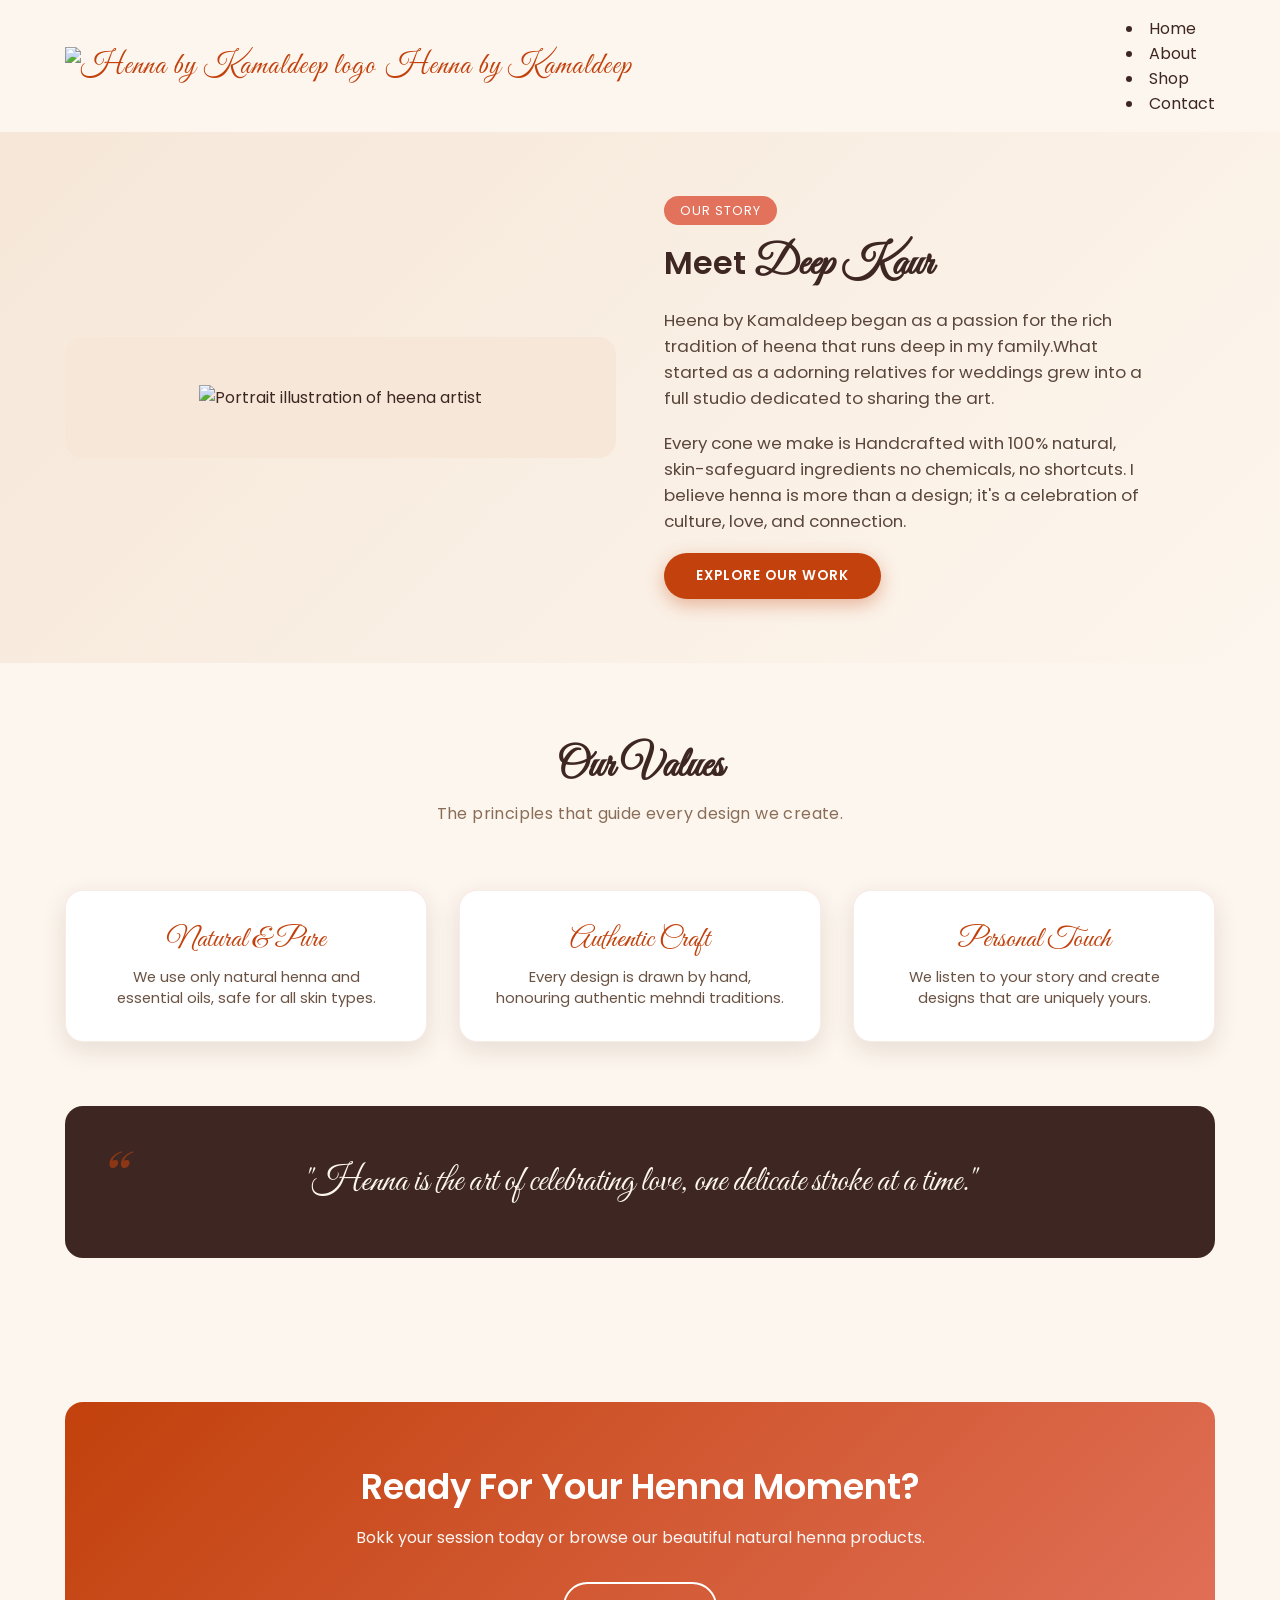
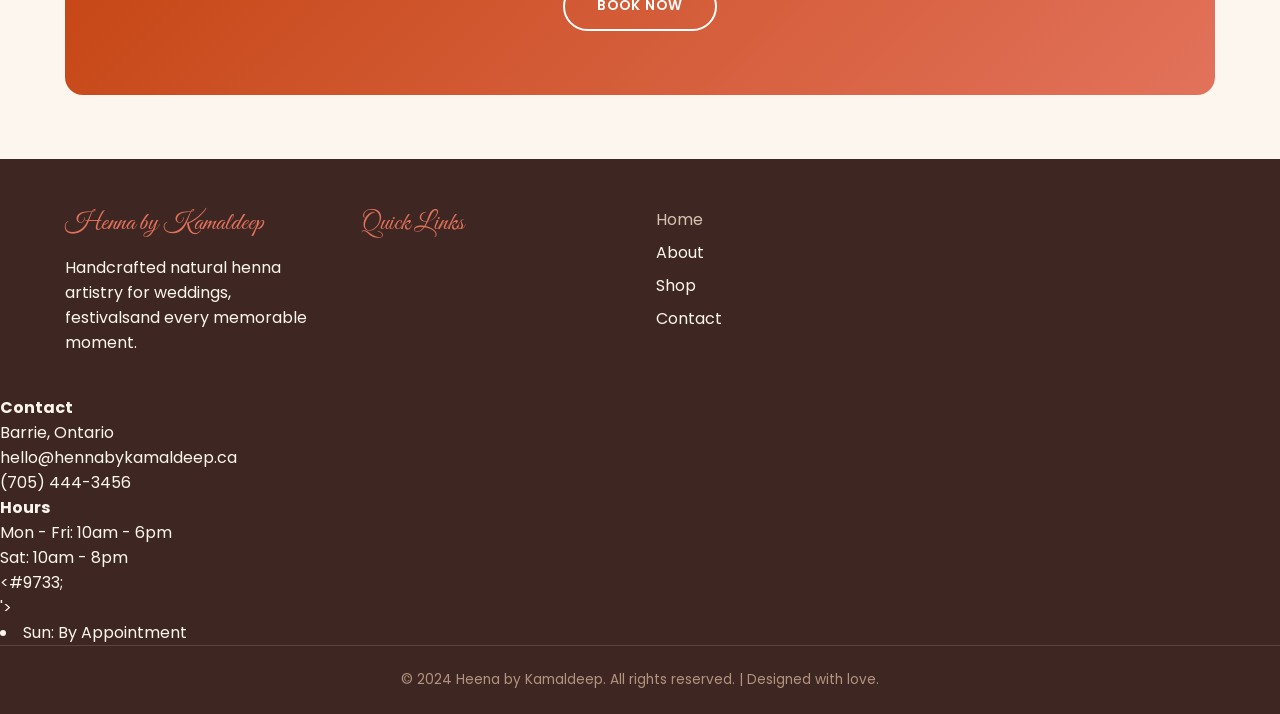
==== about.html @ 96add3d3 "Added a others file" ====
<!DOCTYPE html>
<html lang="en">
<head>
  <meta charset="UTF-8">
  <meta name="viewport" content="width=device-width, initial-scale=1.0">
  <meta name="description" content="Henna by Kamaldeep ~ Natural heena art studio. Bridal henna, festive designs, and henna products  handcrafted with love.">
  <meta name="keywords" content="henna, mehndi, bridal henna, henna artist, kamaldeep, natural henna">
  <meta name="author" content="Kamaldeep Kaur Grewal">
  <meta name="robots" content="index, follow">
  <meta property="og:title" content="Henna by Kamaldeep ~Natural heena art studio">
  <meta property="og:description" content="Handcrafted natural heena for your bridal, festive and everyday moments.">
  <meta property="og:type" content="website">
  <meta property="og:image" content="images/home.svg">
  <title>Henna by Kamaldeep | Natural Henna Art Studio</title>
  <link rel="icon" type="images/svg+xml" href="images/home.svg">
  <link rel="stylesheet" href="css/style.css">
</head>
<!-- Header -->
    <header>
        <div class="container navbar">
            <a href="index.html" class="logo">
                <img src="images/logo.svg" alt="Henna by Kamaldeep logo">
                Henna&nbsp;by&nbsp;Kamaldeep
            </a>
            <button class="nav-toggle" aria-label="Toggle navigation" onclick="toggleMenu()">&#9776;</button>
            <nav>
                <ul class="nav-links" id="navLinks"></ul>
                <li><a href="index.html" class="active">Home</a></li>
                <li><a href="about.html"></a>About</li>
                <li><a href="shop.html"></a>Shop</li>
                <li><a href="contact.html"></a>Contact</li>
            </nav>
        </div>
    </header>

 <!------------- About Intro ---------------------->
    <section class="hero">
        <div class="container hero-grid about-grid">
            <div class="about-art">
                <img src="images/about.svg" alt="Portrait illustration of heena artist">
            </div>
            <div class="about-text">
                <span class="hero-badge">Our Story</span>
                <h2>Meet <span class="script">Deep Kaur</span></h2>
                <p>Heena by Kamaldeep began as a passion for the rich tradition of heena that runs deep in my family.What started as a adorning relatives for weddings grew into a full studio dedicated to sharing the art.</p>
                <p>Every cone we make is Handcrafted with 100% natural, skin-safeguard ingredients no chemicals, no shortcuts. I believe henna is more than a design; it's a celebration of culture, love, and connection.</p>
                <a href="shop.html" class="btn btn-primary">Explore Our Work</a>
            </div>
        </div>
    </section>
        
    <!----  Values ----->
    <section class="section">
        <div class="container">
            <h2 class="section-title"><span class="script">Our Values</span></h2>
            <p class="section-sub">The principles that guide every design we create.</p>
            <div class="values">
                <article class="card">
                    <h3>Natural & Pure</h3>
                    <p>We use only natural henna and essential oils, safe for all skin types.</p>
                </article>
                <article class="card">
                    <h3>Authentic Craft</h3>
                    <p>Every design is drawn by hand, honouring authentic mehndi traditions.</p>
                </article>
                <article class="card">
                    <h3>Personal Touch</h3>
                    <p>We listen to your story and create designs that are uniquely yours.</p>
                </article>
            </div>

            <div class="pull-quote">
                "Henna is the art of celebrating love, one delicate stroke at a time."
            </div>
        </div>
    </section>

        <!-- CTA Banner -->
         <div class="container">
            <div class="cta-banner">
                <h2>Ready For Your Henna Moment?</h2>
                <p>Bokk your session today or browse our beautiful natural henna products.</p>
                <a href="contact.html" class="btn btn-outline">Book Now</a>
            </div>
         </div>
    </main>

    <!-- Footer -->
     <footer>
        <div class="container">
            <div class="footer-grid">
                <div>
                    <h4>Henna by Kamaldeep</h4>
                    <p>Handcrafted natural henna artistry for weddings, festivalsand every memorable moment.</p>
                </div>
                 <h4>Quick Links</h4>
                 <ul>
                    <li><a href="index.html">Home</a></li>
                <li><a href="about.html"></a>About</li>
                <li><a href="shop.html"></a>Shop</li>
                <li><a href="contact.html"></a>Contact</li>
                 </ul>
            </div>
        </div>

         <h4>Contact</h4>
         <ul>
            <li>Barrie, Ontario</li>
            <li>hello@hennabykamaldeep.ca</li>
            <li>(705) 444-3456</li>
         </ul>
        </div>
        <div>
            <h4>Hours</h4>
                <ul>
                   <li>Mon - Fri: 10am - 6pm</li>
                    <li>Sat: 10am - 8pm</li><#9733;</div>
                    <p>'>
                        <li>Sun: By Appointment</li>
                    </ul>
                </div>
            </div>
            <div class="footer-bottom">
                <p>&copy; 2024 Heena by Kamaldeep. All rights reserved. | Designed with love.</p>
            </div>
                <div>
         </footer>

         <script>
        function toggleMenu() {
            document.getElementById('navLinks').classList.toggle('open');
        }
    </script>
</body>
</html>
---- css/style.css ----
/* ---------- Fonts ---------- */
@import url('https://fonts.googleapis.com/css2?family=Great+Vibes&family=Poppins:wght@300;400;500;600;700&display=swap');

/* ----------- CSS Variables ---------- */
:root {
    --walnut: #3E2723;
    --sienna: #C2410C;
    --terracotta: #E2725B;
    --sand: #F6E7D8;
    --cream: #FDF6EE;
    --gold: #D9A441;
    --font-script: 'Great Vibes', cursive;
    --font-body: 'Poppins', sans-serif;
    --shadow: 0 8px 24px rgba(62, 39, 35, 0.12);
    --transition: all 0.3s ease;
}

/* ---------- Reset & Base ----------- */
*{
    margin: 0;
    padding: 0;
    box-sizing: border-box;
}

html {
    scroll-behavior: smooth;
}

body {
    font-family: var(--font-body);
    background-color: var(--cream);
    color: var(--walnut);
    overflow-x: hidden;
}

img {
    max-width: 100%;
    height: auto;
    display: block;
}

a {
    text-decoration: none;
    color: inherit;
}

h1, h2, h3 {
    font-weight: 600;
    line-height: 1.2;

}

.container {
    width: min(1150px, 92%);
    margin-inline: auto;
}

.section{
    padding: 5rem 0;
}

.section-title{
    font-size: 2rem;
    text-align: center;
    margin-bottom: 0.5rem;
}

.section-sub{
    text-align: center;
    color: #8a6d58;
    max-width: 620px;
    margin: 0 auto 3rem;
    letter-spacing: 0.4px;
}
 
.script {
    font-family: var(--font-script);
    font-size: 2.6rem;
    font-weight: var(--sienna);
}

/* ---------- SVG decorative ----------- */
.svg-medallion {
    width: 90px;
    height: 90px;
    margin: 0 auto 0.5rem;
    stroke: var(--sienna);
    fill: none;
    stroke-width: 1.5;
}

/* -------- Buttons --------- */
.btn {
    display: inline-block;
    padding: 0.8rem 2rem;
    border-radius: 50px;
    font-family: var(--font-body);
    font-weight: 600;
    letter-spacing: 1px;
    text-transform: uppercase;
    font-size: 0.85rem;
    border: none;
    cursor: pointer;
    transition: var(--transition);
}

.btn-primary {
    background: var(--sienna);
    color: #fff;
    box-shadow: 0 6px 18px rgba(194, 65, 12, 0.35);
}

.btn-primary:hover {
    background: var(--walnut);
    transform: translateY(-3px);
    box-shadow: 0 10px 26px rgba(62, 39, 35, 0.4);
}

.btn-outline {
    background: transparent;
    color: var(--sienna);
    border: 2px solid var(--sienna);
}

.btn-outline:hover {
    background: var(--sienna);
    color: #fff;
    transform: translateY(-3px);
}

/* -------- Header & Nav --------- */
header {
    position: sticky;
    top: 0;
    z-index: 100;
    background: rgba(253, 246, 238, 0.92);
    backdrop-filter: blur(10px);
    box-shadow: 0 2px 12px rgba(62, 39, 35, 0.0);
}

.navbar {
    display: flex;
    align-items: center;
    justify-content: space-between;
    padding: 1rem 0;
}

.logo {
    display: flex;
    align-items: center;
    gap: 0.6rem;
    font-family: var(--font-script);
    font-size: 1.9rem;
    color: var(--sienna);
    letter-spacing: 1px;
}

.logo svg {
    width: 40px;
    height: 40px;
}

.nav-links {
    display: flex;
    gap: 2rem;
    list-style: none;
}

.nav-links a {
    font-weight: 500;
    font-size: 0.95rem;
    letter-spacing: 0.5px;
    position: relative;
    padding-bottom: 4px;
}

.nav-links a::after {
    content: '';
    position: absolute;
    left: 0;
    bottom: 0;
    width: 0;
    height: 2px;
    background: var(--sienna);
    transition: var(--transition);
}

.nav-links a:hover::after,
.nav-links a.active::after {
    width: 100%;
}

.nav-toggle {
    display: none;
    background: none;
    border: none;
    font-size: 1.8rem;
    cursor: pointer;
    color: var(--walnut);
}

/* --------- Hero ------------ */
.hero {
    background: linear-gradient(135deg, var(--sand), var(--cream));
    padding: 4rem 0;
    position: relative;
    overflow: hidden;
}

.hero::before {
    content: '';
    position: absolute;
    inset: 0;
    background: url('images/home.svg') no-repeat right center / 45%; 
    opacity: 0.15;
    pointer-events: none;
}

.hero-grid {
    display: grid;
    grid-template-columns: 1fr 1fr;
    gap: 3rem;
    align-items: center;
}

.hero-badge {
    display: inline-block;
    background: var(--terracotta);
    color: #fff;
    padding: 0.35rem 1rem;
    border-radius: 30px;
    font-size: 0.8rem;
    letter-spacing: 1px;
    text-transform: uppercase;
    margin-bottom: 1rem;
}

.hero h1 {
    font-size: 3.2rem;
    margin-bottom: 1rem;
}

.hero h1 .script {
    display: block;
    font-size: 3.6rem;
}

.hero p {
    font-size: 1.05rem;
    color: #6b5344;
    margin-bottom: 2rem;
    max-width: 480px;
}

.hero-actions {
    display: flex;
    gap: 1rem;
    flex-wrap: wrap;
}

.hero-art {
    display: flex;
    justify-content: center;
    align-items: center;
}

.hero-art svg {
    width: 100%;
    max-width: 420px;
    height: auto;
    filter: drop-shadow(0 10px 20px rgba(194, 65, 12, 0.25));
}

/* Medallion draw-in animation */
#medallion {
    stroke-dasharray: 2000;
    stroke-dashoffset: 2000;
    animation: draw 4s ease forwards;
}

@keyframes draw {
    to { stroke-dashoffset: 0; }
}

#medallion .petal {
    transform-origin: center;
    animation: spin 30s linear infinite;
}

@keyframes spin {
    to { transform: rotate(360deg); }
}

/* ---------- Service Cards ---------- */
.services-grid {
    display: grid;
    grid-template-columns: repeat(3, 1fr);
    gap: 2rem;
}

.card {
    background: #fff;
    border-radius: 18px;
    padding: 2rem;
    text-align: center;
    box-shadow: var(--shadow);
    transition: var(--transition);
    border: 1px solid rgba(194, 65, 12, 0.1);
}

.card:hover {
    transform: translateY(-8px);
    box-shadow: 0 16px 36px rgba(62, 39, 35, 0.16);
}

.card-icon {
    width: 70px;
    height: 70px;
    margin: 0 auto 1rem;
    background: var(--sand);
    border-radius: 50%;
    display: grid;
    place-items: center;
}

.card-icon svg {
    width: 36px;
    height: 36px;
    stroke: var(--sienna);
    fill: none;
    stroke-width: 1.6;
}

.card h3 {
    font-family: var(--font-script);
    font-size: 1.8rem;
    font-weight: 400;
    color: var(--sienna);
    margin-bottom: 0.6rem;
}

.card p {
    font-size: 0.92rem;
    color: #6b5344;
}

/* ---------- Booking Steps ---------- */
.steps-grid {
    display: grid;
    grid-template-columns: repeat(4, 1fr);
    gap: 2rem;
}

.step {
    text-align: center;
    position: relative;
}

.step-num {
    width: 56px;
    height: 56px;
    margin: 0 auto 1rem;
    background: var(--sienna);
    color: #fff;
    border-radius: 50%;
    display: grid;
    place-items: center;
    font-weight: 700;
    font-size: 1.3rem;
    box-shadow: 0 6px 16px rgba(194, 65, 12, 0.35);
}

.step h3 {
    font-size: 1.05rem;
    margin-bottom: 0.4rem;
}

.step p {
    font-size: 0.85rem;
    color: #6b5344;
}

/* ---------- Testimonials / Reviews ---------- */
.reviews-grid {
    display: grid;
    grid-template-columns: repeat(3, 1fr);
    gap: 2rem;
}

.review {
    background: #fff;
    border-radius: 18px;
    padding: 2rem;
    border: 1px solid rgba(194, 65, 12, 0.1);
    box-shadow: var(--shadow);
    transition: var(--transition);
}

.review:hover {
    transform: translateY(-6px);
}

.review-stars {
    color: var(--gold);
    letter-spacing: 3px;
    margin-bottom: 1rem;
}

.review p {
    font-size: 0.95rem;
    font-style: italic;
    color: #5a463a;
    margin-bottom: 1.2rem;
}

.review-author {
    display: flex;
    align-items: center;
    gap: 0.8rem;
}

.review-avatar {
    width: 46px;
    height: 46px;
    border-radius: 50%;
    background: var(--sand);
    display: grid;
    place-items: center;
    font-weight: 600;
    color: var(--sienna);
}

.review-author strong {
    display: block;
    font-size: 0.95rem;
}

.review-author span {
    font-size: 0.8rem;
    color: #8a6d58;
}

/* ---------- Shop / Store ---------- */
.shop-filters {
    display: flex;
    justify-content: center;
    gap: 1rem;
    flex-wrap: wrap;
    margin-bottom: 3rem;
}

.filter-btn {
    padding: 0.6rem 1.5rem;
    border-radius: 30px;
    border: 2px solid var(--sienna);
    background: transparent;
    color: var(--sienna);
    font-family: var(--font-body);
    font-weight: 500;
    cursor: pointer;
    transition: var(--transition);
}

.filter-btn:hover,
.filter-btn.active {
    background: var(--sienna);
    color: #fff;
}

.shop-grid {
    display: grid;
    grid-template-columns: repeat(3, 1fr);
    gap: 2rem;
}

.product-card {
    background: #fff;
    border-radius: 18px;
    overflow: hidden;
    box-shadow: var(--shadow);
    transition: var(--transition);
    border: 1px solid rgba(194, 65, 12, 0.1);
}

.product-card:hover {
    transform: translateY(-8px);
    box-shadow: 0 16px 36px rgba(62, 39, 35, 0.16);
}

.product-img {
    height: 220px;
    background: var(--sand);
    display: grid;
    place-items: center;
    overflow: hidden;
    position: relative;
}

.product-img svg {
    width: 120px;
    height: 120px;
    transition: var(--transition);
}

.product-card:hover .product-img svg {
    transform: scale(1.1);
}

.product-tag {
    position: absolute;
    top: 1rem;
    left: 1rem;
    background: var(--sienna);
    color: #fff;
    padding: 0.3rem 0.8rem;
    border-radius: 20px;
    font-size: 0.75rem;
    letter-spacing: 0.5px;
}

.product-body {
    padding: 1.5rem;
    text-align: center;
}

.product-body h3 {
    font-family: var(--font-script);
    font-size: 1.7rem;
    font-weight: 400;
    color: var(--sienna);
}

.product-body p {
    font-size: 0.9rem;
    color: #6b5344;
    margin: 0.5rem 0 1rem;
}

.product-price {
    font-weight: 700;
    font-size: 1.2rem;
    color: var(--walnut);
    margin-bottom: 1rem;
}

/* ---------- Product Detail Page ---------- */
.product-detail {
    display: grid;
    grid-template-columns: 1fr 1fr;
    gap: 3rem;
    align-items: start;
}

.detail-gallery {
    background: var(--sand);
    border-radius: 18px;
    padding: 3rem;
    display: grid;
    place-items: center;
}

.detail-gallery svg {
    width: 100%;
    max-width: 320px;
}

.detail-info h1 {
    font-size: 2.4rem;
    margin-bottom: 0.5rem;
}

.detail-info .price {
    font-size: 1.6rem;
    font-weight: 700;
    color: var(--sienna);
    margin: 1rem 0;
}

.detail-info .desc {
    color: #5a463a;
    margin-bottom: 1.5rem;
}

.specs {
    list-style: none;
    margin: 1.5rem 0;
}

.specs li {
    padding: 0.6rem 0;
    border-bottom: 1px dashed rgba(194, 65, 12, 0.3);
    display: flex;
    gap: 0.8rem;
    align-items: baseline;
}

.specs li strong {
    min-width: 110px;
    color: var(--sienna);
}

.tabs {
    margin-top: 2rem;
}

.tab-btns {
    display: flex;
    gap: 0.5rem;
    border-bottom: 2px solid var(--sand);
    margin-bottom: 1.5rem;
}

.tab-btn {
    padding: 0.6rem 1.2rem;
    background: none;
    border: none;
    font-family: var(--font-body);
    font-weight: 500;
    cursor: pointer;
    color: #8a6d58;
    border-bottom: 3px solid transparent;
    margin-bottom: -2px;
    transition: var(--transition);
}

.tab-btn.active {
    color: var(--sienna);
    border-bottom-color: var(--sienna);
}

.tab-panel {
    display: none;
    color: #5a463a;
    font-size: 0.95rem;
}

.tab-panel.active {
    display: block;
}

/* ---------- About ---------- */
.about-grid {
    display: grid;
    grid-template-columns: 1fr 1fr;
    gap: 3rem;
    align-items: center;
}

.about-art {
    background: var(--sand);
    border-radius: 18px;
    padding: 3rem;
    display: grid;
    place-items: center;
    position: relative;
}

.about-art svg {
    width: 100%;
    max-width: 340px;
}

.about-text h2 {
    font-size: 2rem;
    margin-bottom: 1rem;
}

.about-text p {
    color: #5a463a;
    margin-bottom: 1.2rem;
}

.values {
    display: grid;
    grid-template-columns: repeat(3, 1fr);
    gap: 2rem;
    margin-top: 4rem;
}

.pull-quote {
    background: var(--walnut);
    color: var(--cream);
    padding: 3rem;
    border-radius: 18px;
    text-align: center;
    font-family: var(--font-script);
    font-size: 2.2rem;
    line-height: 1.6;
    margin-top: 4rem;
    position: relative;
}

.pull-quote::before {
    content: '\201C';
    font-size: 6rem;
    position: absolute;
    top: 0.5rem;
    left: 2rem;
    color: var(--sienna);
    opacity: 0.6;
}

/* ---------- Contact ---------- */
.contact-grid {
    display: grid;
    grid-template-columns: 1fr 1fr;
    gap: 3rem;
}

.contact-form {
    background: #fff;
    border-radius: 18px;
    padding: 2.5rem;
    box-shadow: var(--shadow);
}

.contact-form h2 {
    margin-bottom: 1.5rem;
}

.form-group {
    margin-bottom: 1.2rem;
}

.form-group label {
    display: block;
    font-weight: 500;
    margin-bottom: 0.4rem;
    font-size: 0.9rem;
}

.form-group input,
.form-group select,
.form-group textarea {
    width: 100%;
    padding: 0.8rem 1rem;
    border: 1.5px solid var(--sand);
    border-radius: 10px;
    font-family: var(--font-body);
    font-size: 0.95rem;
    transition: var(--transition);
    background: var(--cream);
}

.form-group input:focus,
.form-group select:focus,
.form-group textarea:focus {
    outline: none;
    border-color: var(--sienna);
    box-shadow: 0 0 0 3px rgba(194, 65, 12, 0.15);
}

.hours-table {
    width: 100%;
    border-collapse: collapse;
    margin-top: 1rem;
}

.hours-table th,
.hours-table td {
    padding: 0.8rem 1rem;
    text-align: left;
    border-bottom: 1px solid var(--sand);
}

.hours-table th {
    color: var(--sienna);
    font-weight: 600;
}

.map-embed {
    margin-top: 3rem;
    border-radius: 18px;
    overflow: hidden;
    box-shadow: var(--shadow);
    border: 1px solid rgba(194, 65, 12, 0.1);
}

.map-embed iframe {
    width: 100%;
    height: 300px;
    border: 0;
}

/* ---------- CTA Banner ---------- */
.cta-banner {
    background: linear-gradient(135deg, var(--sienna), var(--terracotta));
    color: #fff;
    text-align: center;
    padding: 4rem 2rem;
    border-radius: 18px;
    margin-top: 4rem;
}

.cta-banner h2 {
    font-size: 2.2rem;
    margin-bottom: 1rem;
}

.cta-banner p {
    max-width: 600px;
    margin: 0 auto 2rem;
    opacity: 0.95;
}

.cta-banner .btn-outline {
    border-color: #fff;
    color: #fff;
}

.cta-banner .btn-outline:hover {
    background: #fff;
    color: var(--sienna);
}

/* ---------- Footer ---------- */
footer {
    background: var(--walnut);
    color: var(--cream);
    padding: 3rem 0 1.5rem;
    margin-top: 4rem;
}

.footer-grid {
    display: grid;
    grid-template-columns: repeat(4, 1fr);
    gap: 2rem;
    margin-bottom: 2.5rem;
}

.footer-grid h4 {
    font-family: var(--font-script);
    font-size: 1.6rem;
    font-weight: 400;
    color: var(--terracotta);
    margin-bottom: 1rem;
}

.footer-grid ul {
    list-style: none;
}

.footer-grid ul li {
    margin-bottom: 0.5rem;
}

.footer-grid ul a {
    color: #d8c2ae;
    transition: var(--transition);
}

.footer-grid ul a:hover {
    color: var(--terracotta);
    padding-left: 4px;
}

.footer-bottom {
    text-align: center;
    border-top: 1px solid rgba(246, 231, 216, 0.15);
    padding-top: 1.5rem;
    font-size: 0.85rem;
    color: #b3947f;
}

/* ---------- Responsive ---------- */
@media (max-width: 900px) {
    .hero-grid,
    .about-grid,
    .product-detail,
    .contact-grid {
        grid-template-columns: 1fr;
    }

    .services-grid,
    .reviews-grid,
    .shop-grid,
    .values {
        grid-template-columns: repeat(2, 1fr);
    }

    .steps-grid {
        grid-template-columns: repeat(2, 1fr);
    }

    .footer-grid {
        grid-template-columns: repeat(2, 1fr);
    }

    .hero h1 {
        font-size: 2.4rem;
    }

    .hero h1 .script {
        font-size: 2.8rem;
    }
}

@media (max-width: 600px) {
    .nav-links {
        position: fixed;
        top: 72px;
        right: -100%;
        flex-direction: column;
        background: var(--cream);
        width: 70%;
        height: 100vh;
        padding: 2rem;
        gap: 1.5rem;
        box-shadow: -6px 0 20px rgba(62, 39, 35, 0.15);
        transition: right 0.3s ease;
    }

    .nav-links.open {
        right: 0;
    }

    .nav-toggle {
        display: block;
    }

    .services-grid,
    .reviews-grid,
    .shop-grid,
    .values,
    .steps-grid,
    .footer-grid {
        grid-template-columns: 1fr;
    }

    .hero h1 {
        font-size: 2rem;
    }

    .hero h1 .script {
        font-size: 2.4rem;
    }

    .section-title {
        font-size: 1.6rem;
    }

    .script {
        font-size: 2rem;
    }
}
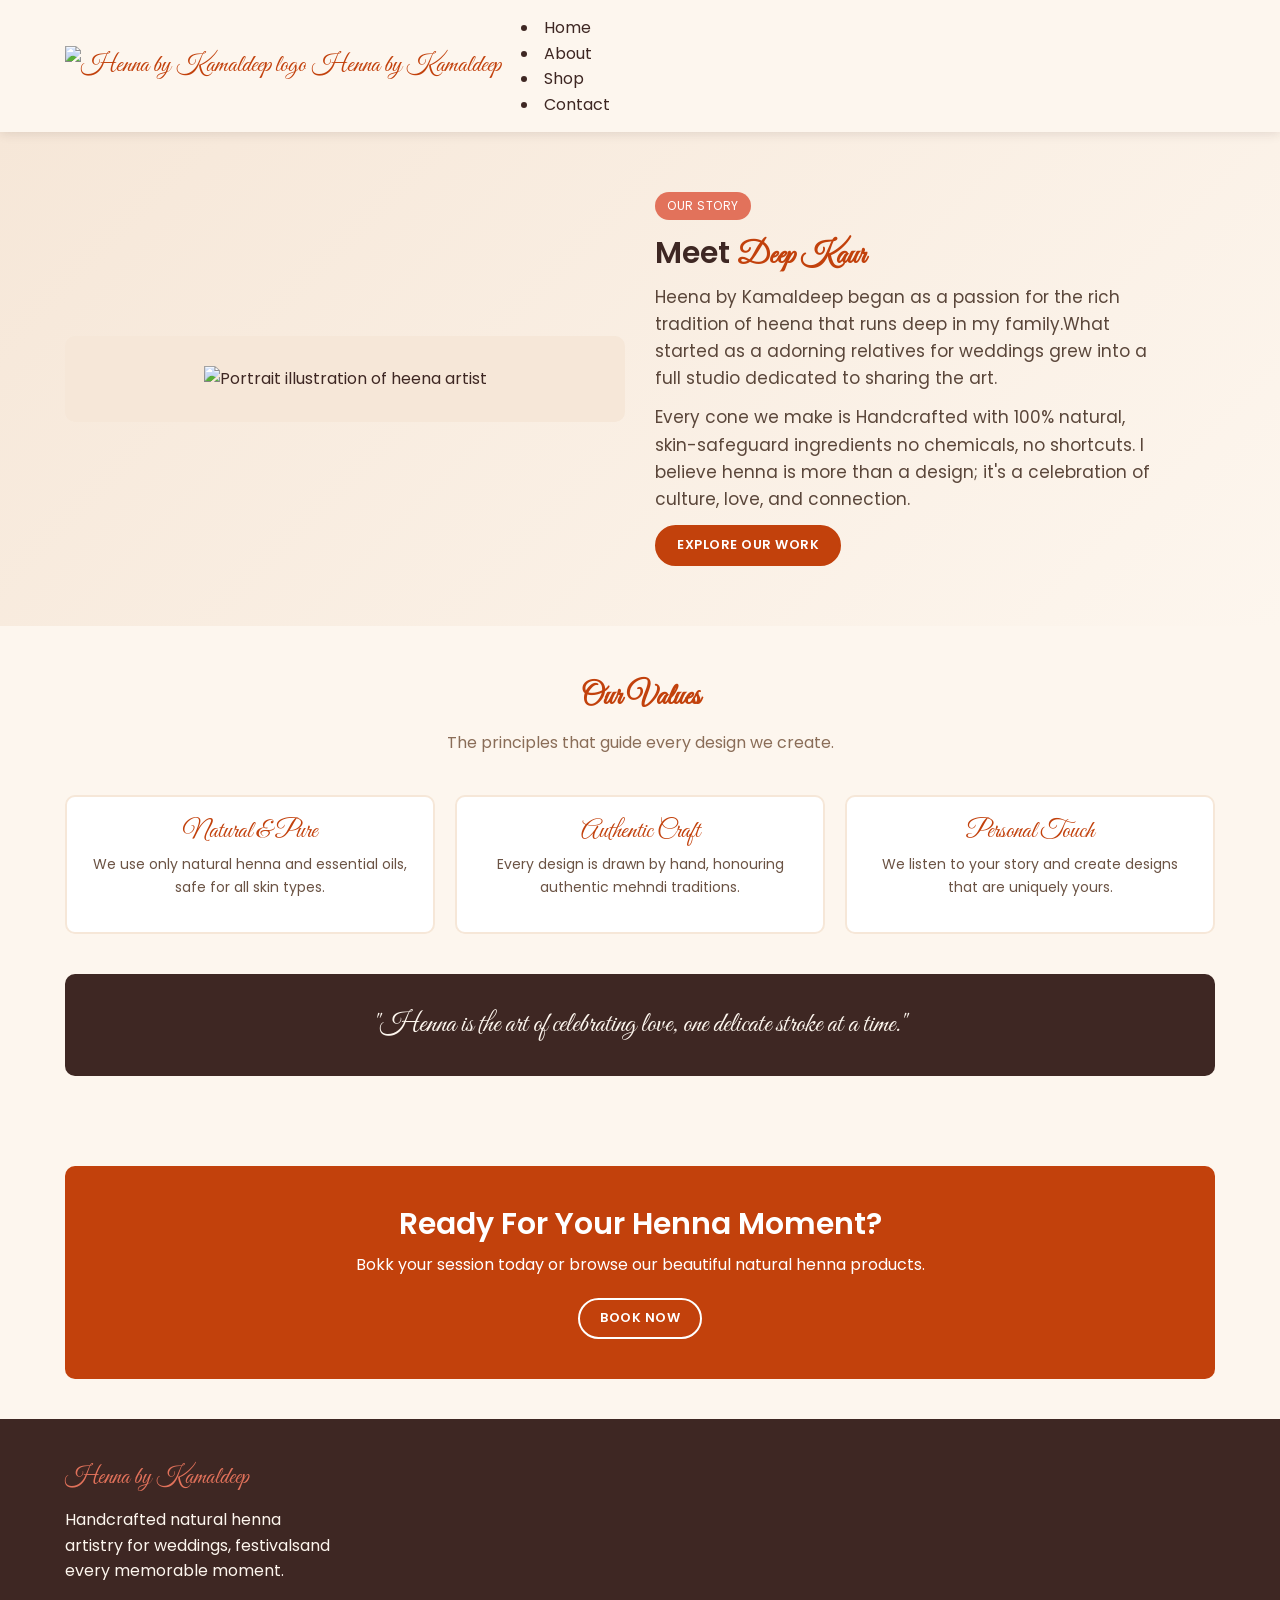
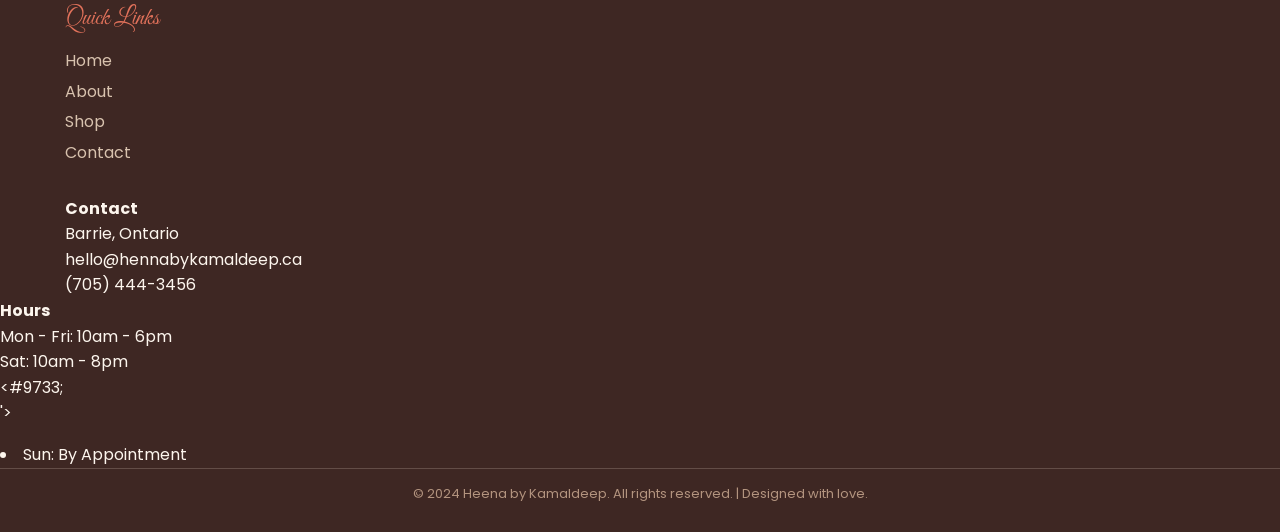
==== commit d992378a: "corrected same problem in another html files" ====
--- a/about.html
+++ b/about.html
@@ -92,14 +92,15 @@
                 <div>
                     <h4>Henna by Kamaldeep</h4>
                     <p>Handcrafted natural henna artistry for weddings, festivalsand every memorable moment.</p>
-                </div>
+                <div>
                  <h4>Quick Links</h4>
                  <ul>
-                    <li><a href="index.html">Home</a></li>
-                <li><a href="about.html"></a>About</li>
-                <li><a href="shop.html"></a>Shop</li>
-                <li><a href="contact.html"></a>Contact</li>
+                <li><a href="index.html">Home</a></li>
+                <li><a href="about.html">About</a></li>
+                <li><a href="shop.html">Shop</a></li>
+                <li><a href="contact.html">Contact</a></li>
                  </ul>
+                </div>
             </div>
         </div>
 
--- a/css/style.css
+++ b/css/style.css
@@ -1,35 +1,31 @@
-/* ---------- Fonts ---------- */
-@import url('https://fonts.googleapis.com/css2?family=Great+Vibes&family=Poppins:wght@300;400;500;600;700&display=swap');
-
-/* ----------- CSS Variables ---------- */
-:root {
-    --walnut: #3E2723;
-    --sienna: #C2410C;
-    --terracotta: #E2725B;
-    --sand: #F6E7D8;
-    --cream: #FDF6EE;
-    --gold: #D9A441;
-    --font-script: 'Great Vibes', cursive;
-    --font-body: 'Poppins', sans-serif;
-    --shadow: 0 8px 24px rgba(62, 39, 35, 0.12);
-    --transition: all 0.3s ease;
-}
-
-/* ---------- Reset & Base ----------- */
-*{
+/* =========================================================
+   GOOGLE FONTS
+   ========================================================= */
+
+@import url('https://fonts.googleapis.com/css2?family=Great+Vibes&family=Poppins:wght@400;500;600;700&display=swap');
+
+
+/* =========================================================
+   GENERAL STYLES & RESETS
+   ========================================================= */
+
+* {
     margin: 0;
     padding: 0;
     box-sizing: border-box;
 }
 
 html {
+    font-size: 10px;
     scroll-behavior: smooth;
 }
 
 body {
-    font-family: var(--font-body);
-    background-color: var(--cream);
-    color: var(--walnut);
+    font-size: 1.6rem;
+    line-height: 1.6;
+    font-family: 'Poppins', sans-serif;
+    background-color: #FDF6EE;
+    color: #3E2723;
     overflow-x: hidden;
 }
 
@@ -44,254 +40,245 @@
     color: inherit;
 }
 
-h1, h2, h3 {
+ul {
+    list-style: none;
+}
+
+h1,
+h2,
+h3 {
+    line-height: 1.2;
     font-weight: 600;
-    line-height: 1.2;
-
-}
+}
+
+p {
+    margin-bottom: 1em;
+}
+
+
+/* =========================================================
+   CONTAINER
+   ========================================================= */
 
 .container {
-    width: min(1150px, 92%);
-    margin-inline: auto;
-}
-
-.section{
+    width: 92%;
+    max-width: 1150px;
+    margin: 0 auto;
+}
+
+
+/* =========================================================
+   SECTIONS
+   ========================================================= */
+
+.section {
     padding: 5rem 0;
 }
 
-.section-title{
-    font-size: 2rem;
+.section-title {
+    font-size: 3rem;
     text-align: center;
-    margin-bottom: 0.5rem;
-}
-
-.section-sub{
+    margin-bottom: 0.5em;
+}
+
+.section-sub {
     text-align: center;
-    color: #8a6d58;
+    color: #8A6D58;
     max-width: 620px;
     margin: 0 auto 3rem;
-    letter-spacing: 0.4px;
-}
- 
+}
+
 .script {
-    font-family: var(--font-script);
-    font-size: 2.6rem;
-    font-weight: var(--sienna);
-}
-
-/* ---------- SVG decorative ----------- */
+    font-family: 'Great Vibes', cursive;
+    font-size: 3rem;
+    color: #C2410C;
+}
+
+
+/* =========================================================
+   BUTTONS
+   ========================================================= */
+
+.btn {
+    display: inline-block;
+    padding: 0.8rem 2rem;
+    border-radius: 30px;
+    font-family: 'Poppins', sans-serif;
+    font-weight: 600;
+    letter-spacing: 0.5px;
+    text-transform: uppercase;
+    font-size: 1.3rem;
+    border: 2px solid #C2410C;
+    cursor: pointer;
+}
+
+.btn-primary {
+    background-color: #C2410C;
+    color: white;
+}
+
+.btn-primary:hover {
+    background-color: #3E2723;
+    border-color: #3E2723;
+}
+
+.btn-outline {
+    background-color: transparent;
+    color: #C2410C;
+}
+
+.btn-outline:hover {
+    background-color: #C2410C;
+    color: white;
+}
+
+
+/* =========================================================
+   HEADER & NAVIGATION
+   CSS GRID
+   ========================================================= */
+
+header {
+    position: sticky;
+    top: 0;
+    z-index: 100;
+    background-color: #FDF6EE;
+    box-shadow: 0 2px 10px rgba(62, 39, 35, 0.12);
+}
+
+.navbar {
+    display: grid;
+    grid-template-columns: auto 1fr auto;
+    align-items: center;
+    gap: 2rem;
+    padding: 1.5rem 0;
+}
+
+.logo {
+    display: grid;
+    grid-template-columns: auto auto;
+    align-items: center;
+    gap: 0.6rem;
+    font-family: 'Great Vibes', cursive;
+    font-size: 2.5rem;
+    color: #C2410C;
+}
+
+.logo svg {
+    width: 40px;
+    height: 40px;
+}
+
+.nav-links {
+    display: grid;
+    grid-template-columns: repeat(auto-fit, minmax(80px, auto));
+    justify-content: center;
+    gap: 2rem;
+}
+
+.nav-links a {
+    font-size: 1.5rem;
+    font-weight: 500;
+    padding: 0.5rem;
+}
+
+.nav-links a:hover,
+.nav-links a.active {
+    color: #C2410C;
+}
+
+.nav-toggle {
+    display: none;
+    background: none;
+    border: none;
+    font-size: 2.5rem;
+    cursor: pointer;
+    color: #3E2723;
+}
+
+
+/* =========================================================
+   HERO
+   CSS GRID
+   ========================================================= */
+
+.hero {
+    background: linear-gradient(135deg, #F6E7D8, #FDF6EE);
+    padding: 6rem 0;
+}
+
+.hero-grid {
+    display: grid;
+    grid-template-columns: 1fr 1fr;
+    gap: 4rem;
+    align-items: center;
+}
+
+.hero-badge {
+    display: inline-block;
+    background-color: #E2725B;
+    color: white;
+    padding: 0.4rem 1.2rem;
+    border-radius: 30px;
+    font-size: 1.2rem;
+    letter-spacing: 0.5px;
+    text-transform: uppercase;
+    margin-bottom: 1.5rem;
+}
+
+.hero h1 {
+    font-size: 4.5rem;
+    margin-bottom: 1rem;
+}
+
+.hero h1 .script {
+    display: block;
+    font-size: 5rem;
+}
+
+.hero p {
+    font-size: 1.7rem;
+    color: #6B5344;
+    margin-bottom: 2rem;
+    max-width: 500px;
+}
+
+.hero-actions {
+    display: grid;
+    grid-template-columns: repeat(2, max-content);
+    gap: 1rem;
+}
+
+.hero-art {
+    display: grid;
+    place-items: center;
+}
+
+.hero-art svg {
+    width: 100%;
+    max-width: 420px;
+}
+
+
+/* =========================================================
+   DECORATIVE SVG
+   ========================================================= */
+
 .svg-medallion {
     width: 90px;
     height: 90px;
     margin: 0 auto 0.5rem;
-    stroke: var(--sienna);
+    stroke: #C2410C;
     fill: none;
     stroke-width: 1.5;
 }
 
-/* -------- Buttons --------- */
-.btn {
-    display: inline-block;
-    padding: 0.8rem 2rem;
-    border-radius: 50px;
-    font-family: var(--font-body);
-    font-weight: 600;
-    letter-spacing: 1px;
-    text-transform: uppercase;
-    font-size: 0.85rem;
-    border: none;
-    cursor: pointer;
-    transition: var(--transition);
-}
-
-.btn-primary {
-    background: var(--sienna);
-    color: #fff;
-    box-shadow: 0 6px 18px rgba(194, 65, 12, 0.35);
-}
-
-.btn-primary:hover {
-    background: var(--walnut);
-    transform: translateY(-3px);
-    box-shadow: 0 10px 26px rgba(62, 39, 35, 0.4);
-}
-
-.btn-outline {
-    background: transparent;
-    color: var(--sienna);
-    border: 2px solid var(--sienna);
-}
-
-.btn-outline:hover {
-    background: var(--sienna);
-    color: #fff;
-    transform: translateY(-3px);
-}
-
-/* -------- Header & Nav --------- */
-header {
-    position: sticky;
-    top: 0;
-    z-index: 100;
-    background: rgba(253, 246, 238, 0.92);
-    backdrop-filter: blur(10px);
-    box-shadow: 0 2px 12px rgba(62, 39, 35, 0.0);
-}
-
-.navbar {
-    display: flex;
-    align-items: center;
-    justify-content: space-between;
-    padding: 1rem 0;
-}
-
-.logo {
-    display: flex;
-    align-items: center;
-    gap: 0.6rem;
-    font-family: var(--font-script);
-    font-size: 1.9rem;
-    color: var(--sienna);
-    letter-spacing: 1px;
-}
-
-.logo svg {
-    width: 40px;
-    height: 40px;
-}
-
-.nav-links {
-    display: flex;
-    gap: 2rem;
-    list-style: none;
-}
-
-.nav-links a {
-    font-weight: 500;
-    font-size: 0.95rem;
-    letter-spacing: 0.5px;
-    position: relative;
-    padding-bottom: 4px;
-}
-
-.nav-links a::after {
-    content: '';
-    position: absolute;
-    left: 0;
-    bottom: 0;
-    width: 0;
-    height: 2px;
-    background: var(--sienna);
-    transition: var(--transition);
-}
-
-.nav-links a:hover::after,
-.nav-links a.active::after {
-    width: 100%;
-}
-
-.nav-toggle {
-    display: none;
-    background: none;
-    border: none;
-    font-size: 1.8rem;
-    cursor: pointer;
-    color: var(--walnut);
-}
-
-/* --------- Hero ------------ */
-.hero {
-    background: linear-gradient(135deg, var(--sand), var(--cream));
-    padding: 4rem 0;
-    position: relative;
-    overflow: hidden;
-}
-
-.hero::before {
-    content: '';
-    position: absolute;
-    inset: 0;
-    background: url('images/home.svg') no-repeat right center / 45%; 
-    opacity: 0.15;
-    pointer-events: none;
-}
-
-.hero-grid {
-    display: grid;
-    grid-template-columns: 1fr 1fr;
-    gap: 3rem;
-    align-items: center;
-}
-
-.hero-badge {
-    display: inline-block;
-    background: var(--terracotta);
-    color: #fff;
-    padding: 0.35rem 1rem;
-    border-radius: 30px;
-    font-size: 0.8rem;
-    letter-spacing: 1px;
-    text-transform: uppercase;
-    margin-bottom: 1rem;
-}
-
-.hero h1 {
-    font-size: 3.2rem;
-    margin-bottom: 1rem;
-}
-
-.hero h1 .script {
-    display: block;
-    font-size: 3.6rem;
-}
-
-.hero p {
-    font-size: 1.05rem;
-    color: #6b5344;
-    margin-bottom: 2rem;
-    max-width: 480px;
-}
-
-.hero-actions {
-    display: flex;
-    gap: 1rem;
-    flex-wrap: wrap;
-}
-
-.hero-art {
-    display: flex;
-    justify-content: center;
-    align-items: center;
-}
-
-.hero-art svg {
-    width: 100%;
-    max-width: 420px;
-    height: auto;
-    filter: drop-shadow(0 10px 20px rgba(194, 65, 12, 0.25));
-}
-
-/* Medallion draw-in animation */
-#medallion {
-    stroke-dasharray: 2000;
-    stroke-dashoffset: 2000;
-    animation: draw 4s ease forwards;
-}
-
-@keyframes draw {
-    to { stroke-dashoffset: 0; }
-}
-
-#medallion .petal {
-    transform-origin: center;
-    animation: spin 30s linear infinite;
-}
-
-@keyframes spin {
-    to { transform: rotate(360deg); }
-}
-
-/* ---------- Service Cards ---------- */
+
+/* =========================================================
+   SERVICES
+   CSS GRID
+   ========================================================= */
+
 .services-grid {
     display: grid;
     grid-template-columns: repeat(3, 1fr);
@@ -299,25 +286,22 @@
 }
 
 .card {
-    background: #fff;
-    border-radius: 18px;
+    background-color: white;
+    border-radius: 10px;
     padding: 2rem;
     text-align: center;
-    box-shadow: var(--shadow);
-    transition: var(--transition);
-    border: 1px solid rgba(194, 65, 12, 0.1);
+    border: 2px solid #F6E7D8;
 }
 
 .card:hover {
-    transform: translateY(-8px);
-    box-shadow: 0 16px 36px rgba(62, 39, 35, 0.16);
+    border-color: #C2410C;
 }
 
 .card-icon {
     width: 70px;
     height: 70px;
     margin: 0 auto 1rem;
-    background: var(--sand);
+    background-color: #F6E7D8;
     border-radius: 50%;
     display: grid;
     place-items: center;
@@ -326,25 +310,30 @@
 .card-icon svg {
     width: 36px;
     height: 36px;
-    stroke: var(--sienna);
+    stroke: #C2410C;
     fill: none;
     stroke-width: 1.6;
 }
 
 .card h3 {
-    font-family: var(--font-script);
-    font-size: 1.8rem;
+    font-family: 'Great Vibes', cursive;
+    font-size: 2.5rem;
     font-weight: 400;
-    color: var(--sienna);
+    color: #C2410C;
     margin-bottom: 0.6rem;
 }
 
 .card p {
-    font-size: 0.92rem;
-    color: #6b5344;
-}
-
-/* ---------- Booking Steps ---------- */
+    font-size: 1.4rem;
+    color: #6B5344;
+}
+
+
+/* =========================================================
+   BOOKING STEPS
+   CSS GRID
+   ========================================================= */
+
 .steps-grid {
     display: grid;
     grid-template-columns: repeat(4, 1fr);
@@ -353,34 +342,37 @@
 
 .step {
     text-align: center;
-    position: relative;
 }
 
 .step-num {
     width: 56px;
     height: 56px;
     margin: 0 auto 1rem;
-    background: var(--sienna);
-    color: #fff;
+    background-color: #C2410C;
+    color: white;
     border-radius: 50%;
     display: grid;
     place-items: center;
     font-weight: 700;
-    font-size: 1.3rem;
-    box-shadow: 0 6px 16px rgba(194, 65, 12, 0.35);
+    font-size: 1.8rem;
 }
 
 .step h3 {
-    font-size: 1.05rem;
+    font-size: 1.7rem;
     margin-bottom: 0.4rem;
 }
 
 .step p {
-    font-size: 0.85rem;
-    color: #6b5344;
-}
-
-/* ---------- Testimonials / Reviews ---------- */
+    font-size: 1.4rem;
+    color: #6B5344;
+}
+
+
+/* =========================================================
+   TESTIMONIALS
+   CSS GRID
+   ========================================================= */
+
 .reviews-grid {
     display: grid;
     grid-template-columns: repeat(3, 1fr);
@@ -388,33 +380,32 @@
 }
 
 .review {
-    background: #fff;
-    border-radius: 18px;
+    background-color: white;
+    border-radius: 10px;
     padding: 2rem;
-    border: 1px solid rgba(194, 65, 12, 0.1);
-    box-shadow: var(--shadow);
-    transition: var(--transition);
+    border: 2px solid #F6E7D8;
 }
 
 .review:hover {
-    transform: translateY(-6px);
+    border-color: #C2410C;
 }
 
 .review-stars {
-    color: var(--gold);
+    color: #D9A441;
     letter-spacing: 3px;
     margin-bottom: 1rem;
 }
 
 .review p {
-    font-size: 0.95rem;
+    font-size: 1.5rem;
     font-style: italic;
-    color: #5a463a;
+    color: #5A463A;
     margin-bottom: 1.2rem;
 }
 
 .review-author {
-    display: flex;
+    display: grid;
+    grid-template-columns: auto 1fr;
     align-items: center;
     gap: 0.8rem;
 }
@@ -423,49 +414,58 @@
     width: 46px;
     height: 46px;
     border-radius: 50%;
-    background: var(--sand);
+    background-color: #F6E7D8;
     display: grid;
     place-items: center;
     font-weight: 600;
-    color: var(--sienna);
+    color: #C2410C;
 }
 
 .review-author strong {
     display: block;
-    font-size: 0.95rem;
+    font-size: 1.5rem;
 }
 
 .review-author span {
-    font-size: 0.8rem;
-    color: #8a6d58;
-}
-
-/* ---------- Shop / Store ---------- */
+    font-size: 1.2rem;
+    color: #8A6D58;
+}
+
+
+/* =========================================================
+   SHOP FILTERS
+   ========================================================= */
+
 .shop-filters {
-    display: flex;
+    display: grid;
+    grid-template-columns: repeat(auto-fit, minmax(100px, max-content));
     justify-content: center;
     gap: 1rem;
-    flex-wrap: wrap;
     margin-bottom: 3rem;
 }
 
 .filter-btn {
     padding: 0.6rem 1.5rem;
     border-radius: 30px;
-    border: 2px solid var(--sienna);
-    background: transparent;
-    color: var(--sienna);
-    font-family: var(--font-body);
+    border: 2px solid #C2410C;
+    background-color: transparent;
+    color: #C2410C;
+    font-family: 'Poppins', sans-serif;
     font-weight: 500;
     cursor: pointer;
-    transition: var(--transition);
 }
 
 .filter-btn:hover,
 .filter-btn.active {
-    background: var(--sienna);
-    color: #fff;
-}
+    background-color: #C2410C;
+    color: white;
+}
+
+
+/* =========================================================
+   SHOP / PRODUCTS
+   CSS GRID
+   ========================================================= */
 
 .shop-grid {
     display: grid;
@@ -474,22 +474,19 @@
 }
 
 .product-card {
-    background: #fff;
-    border-radius: 18px;
+    background-color: white;
+    border-radius: 10px;
     overflow: hidden;
-    box-shadow: var(--shadow);
-    transition: var(--transition);
-    border: 1px solid rgba(194, 65, 12, 0.1);
+    border: 2px solid #F6E7D8;
 }
 
 .product-card:hover {
-    transform: translateY(-8px);
-    box-shadow: 0 16px 36px rgba(62, 39, 35, 0.16);
+    border-color: #C2410C;
 }
 
 .product-img {
     height: 220px;
-    background: var(--sand);
+    background-color: #F6E7D8;
     display: grid;
     place-items: center;
     overflow: hidden;
@@ -499,23 +496,17 @@
 .product-img svg {
     width: 120px;
     height: 120px;
-    transition: var(--transition);
-}
-
-.product-card:hover .product-img svg {
-    transform: scale(1.1);
 }
 
 .product-tag {
     position: absolute;
     top: 1rem;
     left: 1rem;
-    background: var(--sienna);
-    color: #fff;
+    background-color: #C2410C;
+    color: white;
     padding: 0.3rem 0.8rem;
     border-radius: 20px;
-    font-size: 0.75rem;
-    letter-spacing: 0.5px;
+    font-size: 1.2rem;
 }
 
 .product-body {
@@ -524,26 +515,31 @@
 }
 
 .product-body h3 {
-    font-family: var(--font-script);
-    font-size: 1.7rem;
+    font-family: 'Great Vibes', cursive;
+    font-size: 2.4rem;
     font-weight: 400;
-    color: var(--sienna);
+    color: #C2410C;
 }
 
 .product-body p {
-    font-size: 0.9rem;
-    color: #6b5344;
+    font-size: 1.4rem;
+    color: #6B5344;
     margin: 0.5rem 0 1rem;
 }
 
 .product-price {
     font-weight: 700;
-    font-size: 1.2rem;
-    color: var(--walnut);
+    font-size: 1.8rem;
+    color: #3E2723;
     margin-bottom: 1rem;
 }
 
-/* ---------- Product Detail Page ---------- */
+
+/* =========================================================
+   PRODUCT DETAIL
+   CSS GRID
+   ========================================================= */
+
 .product-detail {
     display: grid;
     grid-template-columns: 1fr 1fr;
@@ -552,8 +548,8 @@
 }
 
 .detail-gallery {
-    background: var(--sand);
-    border-radius: 18px;
+    background-color: #F6E7D8;
+    border-radius: 10px;
     padding: 3rem;
     display: grid;
     place-items: center;
@@ -565,19 +561,19 @@
 }
 
 .detail-info h1 {
-    font-size: 2.4rem;
+    font-size: 3.5rem;
     margin-bottom: 0.5rem;
 }
 
 .detail-info .price {
-    font-size: 1.6rem;
+    font-size: 2.2rem;
     font-weight: 700;
-    color: var(--sienna);
+    color: #C2410C;
     margin: 1rem 0;
 }
 
 .detail-info .desc {
-    color: #5a463a;
+    color: #5A463A;
     margin-bottom: 1.5rem;
 }
 
@@ -588,25 +584,30 @@
 
 .specs li {
     padding: 0.6rem 0;
-    border-bottom: 1px dashed rgba(194, 65, 12, 0.3);
-    display: flex;
+    border-bottom: 1px dashed #E2725B;
+    display: grid;
+    grid-template-columns: 110px 1fr;
     gap: 0.8rem;
-    align-items: baseline;
 }
 
 .specs li strong {
-    min-width: 110px;
-    color: var(--sienna);
-}
+    color: #C2410C;
+}
+
+
+/* =========================================================
+   TABS
+   ========================================================= */
 
 .tabs {
     margin-top: 2rem;
 }
 
 .tab-btns {
-    display: flex;
+    display: grid;
+    grid-template-columns: repeat(auto-fit, minmax(100px, max-content));
     gap: 0.5rem;
-    border-bottom: 2px solid var(--sand);
+    border-bottom: 2px solid #F6E7D8;
     margin-bottom: 1.5rem;
 }
 
@@ -614,31 +615,33 @@
     padding: 0.6rem 1.2rem;
     background: none;
     border: none;
-    font-family: var(--font-body);
+    font-family: 'Poppins', sans-serif;
     font-weight: 500;
     cursor: pointer;
-    color: #8a6d58;
-    border-bottom: 3px solid transparent;
-    margin-bottom: -2px;
-    transition: var(--transition);
+    color: #8A6D58;
 }
 
 .tab-btn.active {
-    color: var(--sienna);
-    border-bottom-color: var(--sienna);
+    color: #C2410C;
+    border-bottom: 3px solid #C2410C;
 }
 
 .tab-panel {
     display: none;
-    color: #5a463a;
-    font-size: 0.95rem;
+    color: #5A463A;
+    font-size: 1.5rem;
 }
 
 .tab-panel.active {
     display: block;
 }
 
-/* ---------- About ---------- */
+
+/* =========================================================
+   ABOUT
+   CSS GRID
+   ========================================================= */
+
 .about-grid {
     display: grid;
     grid-template-columns: 1fr 1fr;
@@ -647,12 +650,11 @@
 }
 
 .about-art {
-    background: var(--sand);
-    border-radius: 18px;
+    background-color: #F6E7D8;
+    border-radius: 10px;
     padding: 3rem;
     display: grid;
     place-items: center;
-    position: relative;
 }
 
 .about-art svg {
@@ -661,12 +663,12 @@
 }
 
 .about-text h2 {
-    font-size: 2rem;
+    font-size: 3rem;
     margin-bottom: 1rem;
 }
 
 .about-text p {
-    color: #5a463a;
+    color: #5A463A;
     margin-bottom: 1.2rem;
 }
 
@@ -678,29 +680,23 @@
 }
 
 .pull-quote {
-    background: var(--walnut);
-    color: var(--cream);
+    background-color: #3E2723;
+    color: #FDF6EE;
     padding: 3rem;
-    border-radius: 18px;
+    border-radius: 10px;
     text-align: center;
-    font-family: var(--font-script);
-    font-size: 2.2rem;
-    line-height: 1.6;
+    font-family: 'Great Vibes', cursive;
+    font-size: 2.8rem;
+    line-height: 1.5;
     margin-top: 4rem;
-    position: relative;
-}
-
-.pull-quote::before {
-    content: '\201C';
-    font-size: 6rem;
-    position: absolute;
-    top: 0.5rem;
-    left: 2rem;
-    color: var(--sienna);
-    opacity: 0.6;
-}
-
-/* ---------- Contact ---------- */
+}
+
+
+/* =========================================================
+   CONTACT
+   CSS GRID
+   ========================================================= */
+
 .contact-grid {
     display: grid;
     grid-template-columns: 1fr 1fr;
@@ -708,10 +704,10 @@
 }
 
 .contact-form {
-    background: #fff;
-    border-radius: 18px;
+    background-color: white;
+    border-radius: 10px;
     padding: 2.5rem;
-    box-shadow: var(--shadow);
+    border: 2px solid #F6E7D8;
 }
 
 .contact-form h2 {
@@ -726,7 +722,7 @@
     display: block;
     font-weight: 500;
     margin-bottom: 0.4rem;
-    font-size: 0.9rem;
+    font-size: 1.4rem;
 }
 
 .form-group input,
@@ -734,20 +730,18 @@
 .form-group textarea {
     width: 100%;
     padding: 0.8rem 1rem;
-    border: 1.5px solid var(--sand);
-    border-radius: 10px;
-    font-family: var(--font-body);
-    font-size: 0.95rem;
-    transition: var(--transition);
-    background: var(--cream);
+    border: 2px solid #F6E7D8;
+    border-radius: 5px;
+    font-family: 'Poppins', sans-serif;
+    font-size: 1.5rem;
+    background-color: #FDF6EE;
 }
 
 .form-group input:focus,
 .form-group select:focus,
 .form-group textarea:focus {
     outline: none;
-    border-color: var(--sienna);
-    box-shadow: 0 0 0 3px rgba(194, 65, 12, 0.15);
+    border-color: #C2410C;
 }
 
 .hours-table {
@@ -760,20 +754,19 @@
 .hours-table td {
     padding: 0.8rem 1rem;
     text-align: left;
-    border-bottom: 1px solid var(--sand);
+    border-bottom: 1px solid #F6E7D8;
 }
 
 .hours-table th {
-    color: var(--sienna);
+    color: #C2410C;
     font-weight: 600;
 }
 
 .map-embed {
     margin-top: 3rem;
-    border-radius: 18px;
+    border-radius: 10px;
     overflow: hidden;
-    box-shadow: var(--shadow);
-    border: 1px solid rgba(194, 65, 12, 0.1);
+    border: 2px solid #F6E7D8;
 }
 
 .map-embed iframe {
@@ -782,42 +775,50 @@
     border: 0;
 }
 
-/* ---------- CTA Banner ---------- */
+
+/* =========================================================
+   CTA BANNER
+   ========================================================= */
+
 .cta-banner {
-    background: linear-gradient(135deg, var(--sienna), var(--terracotta));
-    color: #fff;
+    background-color: #C2410C;
+    color: white;
     text-align: center;
     padding: 4rem 2rem;
-    border-radius: 18px;
+    border-radius: 10px;
     margin-top: 4rem;
 }
 
 .cta-banner h2 {
-    font-size: 2.2rem;
+    font-size: 3rem;
     margin-bottom: 1rem;
 }
 
 .cta-banner p {
     max-width: 600px;
     margin: 0 auto 2rem;
-    opacity: 0.95;
 }
 
 .cta-banner .btn-outline {
-    border-color: #fff;
-    color: #fff;
+    border-color: white;
+    color: white;
 }
 
 .cta-banner .btn-outline:hover {
-    background: #fff;
-    color: var(--sienna);
-}
-
-/* ---------- Footer ---------- */
+    background-color: white;
+    color: #C2410C;
+}
+
+
+/* =========================================================
+   FOOTER
+   CSS GRID
+   ========================================================= */
+
 footer {
-    background: var(--walnut);
-    color: var(--cream);
-    padding: 3rem 0 1.5rem;
+    background-color: #3E2723;
+    color: #FDF6EE;
+    padding: 4rem 0 1.5rem;
     margin-top: 4rem;
 }
 
@@ -829,10 +830,10 @@
 }
 
 .footer-grid h4 {
-    font-family: var(--font-script);
-    font-size: 1.6rem;
+    font-family: 'Great Vibes', cursive;
+    font-size: 2.4rem;
     font-weight: 400;
-    color: var(--terracotta);
+    color: #E2725B;
     margin-bottom: 1rem;
 }
 
@@ -845,25 +846,29 @@
 }
 
 .footer-grid ul a {
-    color: #d8c2ae;
-    transition: var(--transition);
+    color: #D8C2AE;
 }
 
 .footer-grid ul a:hover {
-    color: var(--terracotta);
-    padding-left: 4px;
+    color: #E2725B;
 }
 
 .footer-bottom {
     text-align: center;
-    border-top: 1px solid rgba(246, 231, 216, 0.15);
+    border-top: 1px solid rgba(246, 231, 216, 0.2);
     padding-top: 1.5rem;
-    font-size: 0.85rem;
-    color: #b3947f;
-}
-
-/* ---------- Responsive ---------- */
+    font-size: 1.3rem;
+    color: #B3947F;
+}
+
+
+/* =========================================================
+   RESPONSIVE GRID
+   MAX WIDTH: 900px
+   ========================================================= */
+
 @media (max-width: 900px) {
+
     .hero-grid,
     .about-grid,
     .product-detail,
@@ -887,36 +892,75 @@
     }
 
     .hero h1 {
-        font-size: 2.4rem;
+        font-size: 3.5rem;
     }
 
     .hero h1 .script {
-        font-size: 2.8rem;
-    }
-}
+        font-size: 4rem;
+    }
+
+    .hero-art {
+        order: -1;
+    }
+}
+
+
+/* =========================================================
+   MOBILE
+   MAX WIDTH: 600px
+   ========================================================= */
 
 @media (max-width: 600px) {
+
+    body {
+        font-size: 1.5rem;
+    }
+
+    .container {
+        width: 94%;
+    }
+
+    .section {
+        padding: 4rem 0;
+    }
+
+    /* Navigation */
+
+    .navbar {
+        grid-template-columns: 1fr auto;
+    }
+
     .nav-links {
-        position: fixed;
-        top: 72px;
-        right: -100%;
-        flex-direction: column;
-        background: var(--cream);
-        width: 70%;
-        height: 100vh;
-        padding: 2rem;
-        gap: 1.5rem;
-        box-shadow: -6px 0 20px rgba(62, 39, 35, 0.15);
-        transition: right 0.3s ease;
-    }
-
-    .nav-links.open {
-        right: 0;
+        display: none;
     }
 
     .nav-toggle {
         display: block;
     }
+
+    /* Hero */
+
+    .hero {
+        padding: 4rem 0;
+    }
+
+    .hero h1 {
+        font-size: 2.8rem;
+    }
+
+    .hero h1 .script {
+        font-size: 3.5rem;
+    }
+
+    .hero-actions {
+        grid-template-columns: 1fr;
+    }
+
+    .hero-actions .btn {
+        text-align: center;
+    }
+
+    /* Grids become one column */
 
     .services-grid,
     .reviews-grid,
@@ -927,19 +971,44 @@
         grid-template-columns: 1fr;
     }
 
-    .hero h1 {
-        font-size: 2rem;
-    }
-
-    .hero h1 .script {
+    /* Product detail */
+
+    .product-detail {
+        grid-template-columns: 1fr;
+    }
+
+    .detail-gallery {
+        padding: 2rem;
+    }
+
+    /* Contact */
+
+    .contact-grid {
+        grid-template-columns: 1fr;
+    }
+
+    /* Typography */
+
+    .section-title {
         font-size: 2.4rem;
     }
 
-    .section-title {
-        font-size: 1.6rem;
-    }
-
     .script {
-        font-size: 2rem;
-    }
-}
+        font-size: 2.5rem;
+    }
+
+    .pull-quote {
+        font-size: 2.3rem;
+        padding: 2rem;
+    }
+
+    /* Filter buttons */
+
+    .shop-filters {
+        grid-template-columns: repeat(2, 1fr);
+    }
+
+    .filter-btn {
+        width: 100%;
+    }
+}
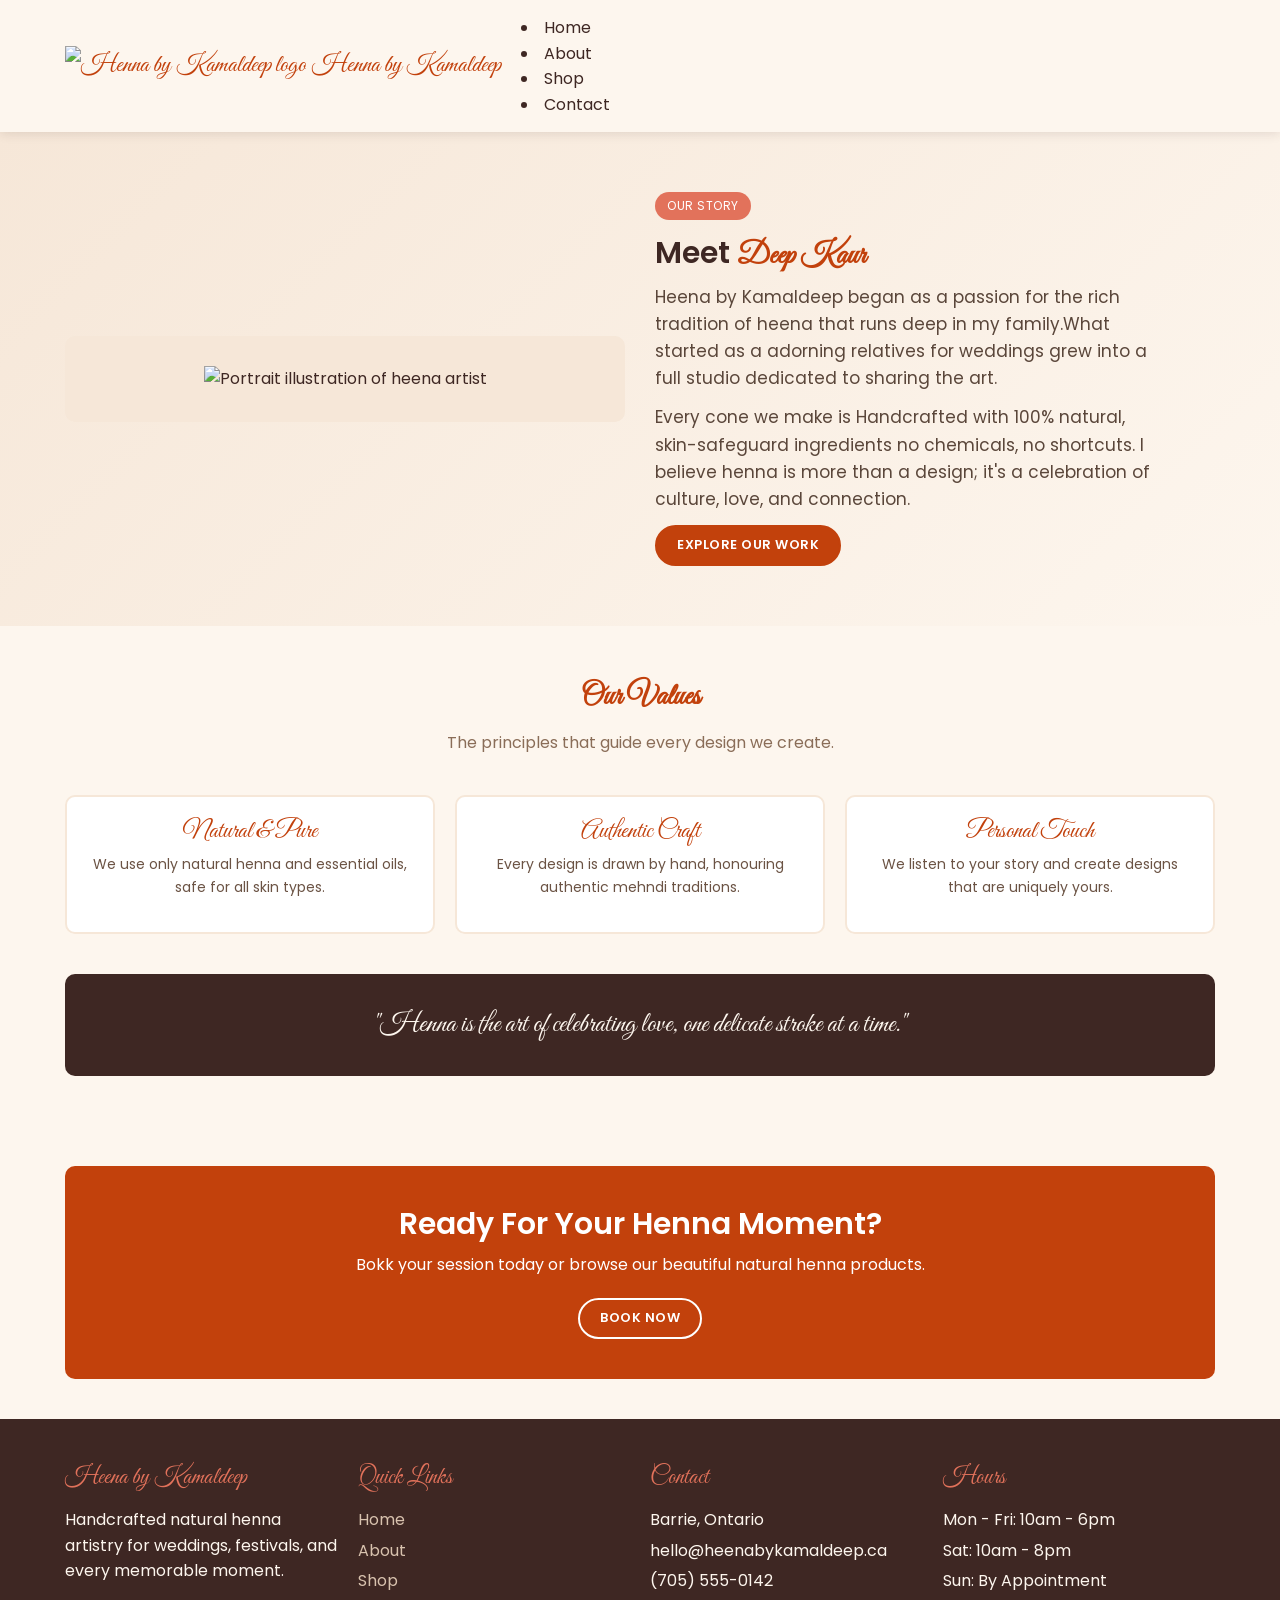
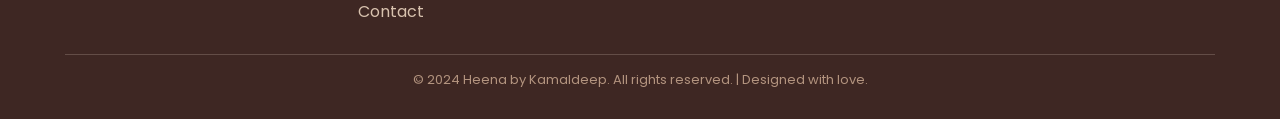
==== commit 4bf899f7: "chnges in four files" ====
--- a/about.html
+++ b/about.html
@@ -26,9 +26,9 @@
             <nav>
                 <ul class="nav-links" id="navLinks"></ul>
                 <li><a href="index.html" class="active">Home</a></li>
-                <li><a href="about.html"></a>About</li>
-                <li><a href="shop.html"></a>Shop</li>
-                <li><a href="contact.html"></a>Contact</li>
+                <li><a href="about.html">About</a></li>
+                <li><a href="shop.html">Shop</a></li>
+                <li><a href="contact.html">Contact</a></li>
             </nav>
         </div>
     </header>
@@ -86,51 +86,56 @@
     </main>
 
     <!-- Footer -->
-     <footer>
-        <div class="container">
-            <div class="footer-grid">
-                <div>
-                    <h4>Henna by Kamaldeep</h4>
-                    <p>Handcrafted natural henna artistry for weddings, festivalsand every memorable moment.</p>
-                <div>
-                 <h4>Quick Links</h4>
-                 <ul>
-                <li><a href="index.html">Home</a></li>
-                <li><a href="about.html">About</a></li>
-                <li><a href="shop.html">Shop</a></li>
-                <li><a href="contact.html">Contact</a></li>
-                 </ul>
-                </div>
+<footer>
+    <div class="container">
+        <div class="footer-grid">
+
+            <div>
+                <h4>Heena by Kamaldeep</h4>
+                <p>Handcrafted natural henna artistry for weddings, festivals, and every memorable moment.</p>
             </div>
+
+            <div>
+                <h4>Quick Links</h4>
+                <ul>
+                    <li><a href="index.html">Home</a></li>
+                    <li><a href="about.html">About</a></li>
+                    <li><a href="shop.html">Shop</a></li>
+                    <li><a href="contact.html">Contact</a></li>
+                </ul>
+            </div>
+
+            <div>
+                <h4>Contact</h4>
+                <ul>
+                    <li>Barrie, Ontario</li>
+                    <li>hello@heenabykamaldeep.ca</li>
+                    <li>(705) 555-0142</li>
+                </ul>
+            </div>
+
+            <div>
+                <h4>Hours</h4>
+                <ul>
+                    <li>Mon - Fri: 10am - 6pm</li>
+                    <li>Sat: 10am - 8pm</li>
+                    <li>Sun: By Appointment</li>
+                </ul>
+            </div>
+
         </div>
 
-         <h4>Contact</h4>
-         <ul>
-            <li>Barrie, Ontario</li>
-            <li>hello@hennabykamaldeep.ca</li>
-            <li>(705) 444-3456</li>
-         </ul>
+        <div class="footer-bottom">
+            <p>&copy; 2024 Heena by Kamaldeep. All rights reserved. | Designed with love.</p>
         </div>
-        <div>
-            <h4>Hours</h4>
-                <ul>
-                   <li>Mon - Fri: 10am - 6pm</li>
-                    <li>Sat: 10am - 8pm</li><#9733;</div>
-                    <p>'>
-                        <li>Sun: By Appointment</li>
-                    </ul>
-                </div>
-            </div>
-            <div class="footer-bottom">
-                <p>&copy; 2024 Heena by Kamaldeep. All rights reserved. | Designed with love.</p>
-            </div>
-                <div>
-         </footer>
 
-         <script>
-        function toggleMenu() {
-            document.getElementById('navLinks').classList.toggle('open');
-        }
-    </script>
+    </div>
+</footer>
+
+<script>
+    function toggleMenu() {
+        document.getElementById('navLinks').classList.toggle('open');
+    }
+</script>
 </body>
-</html>  +</html>
